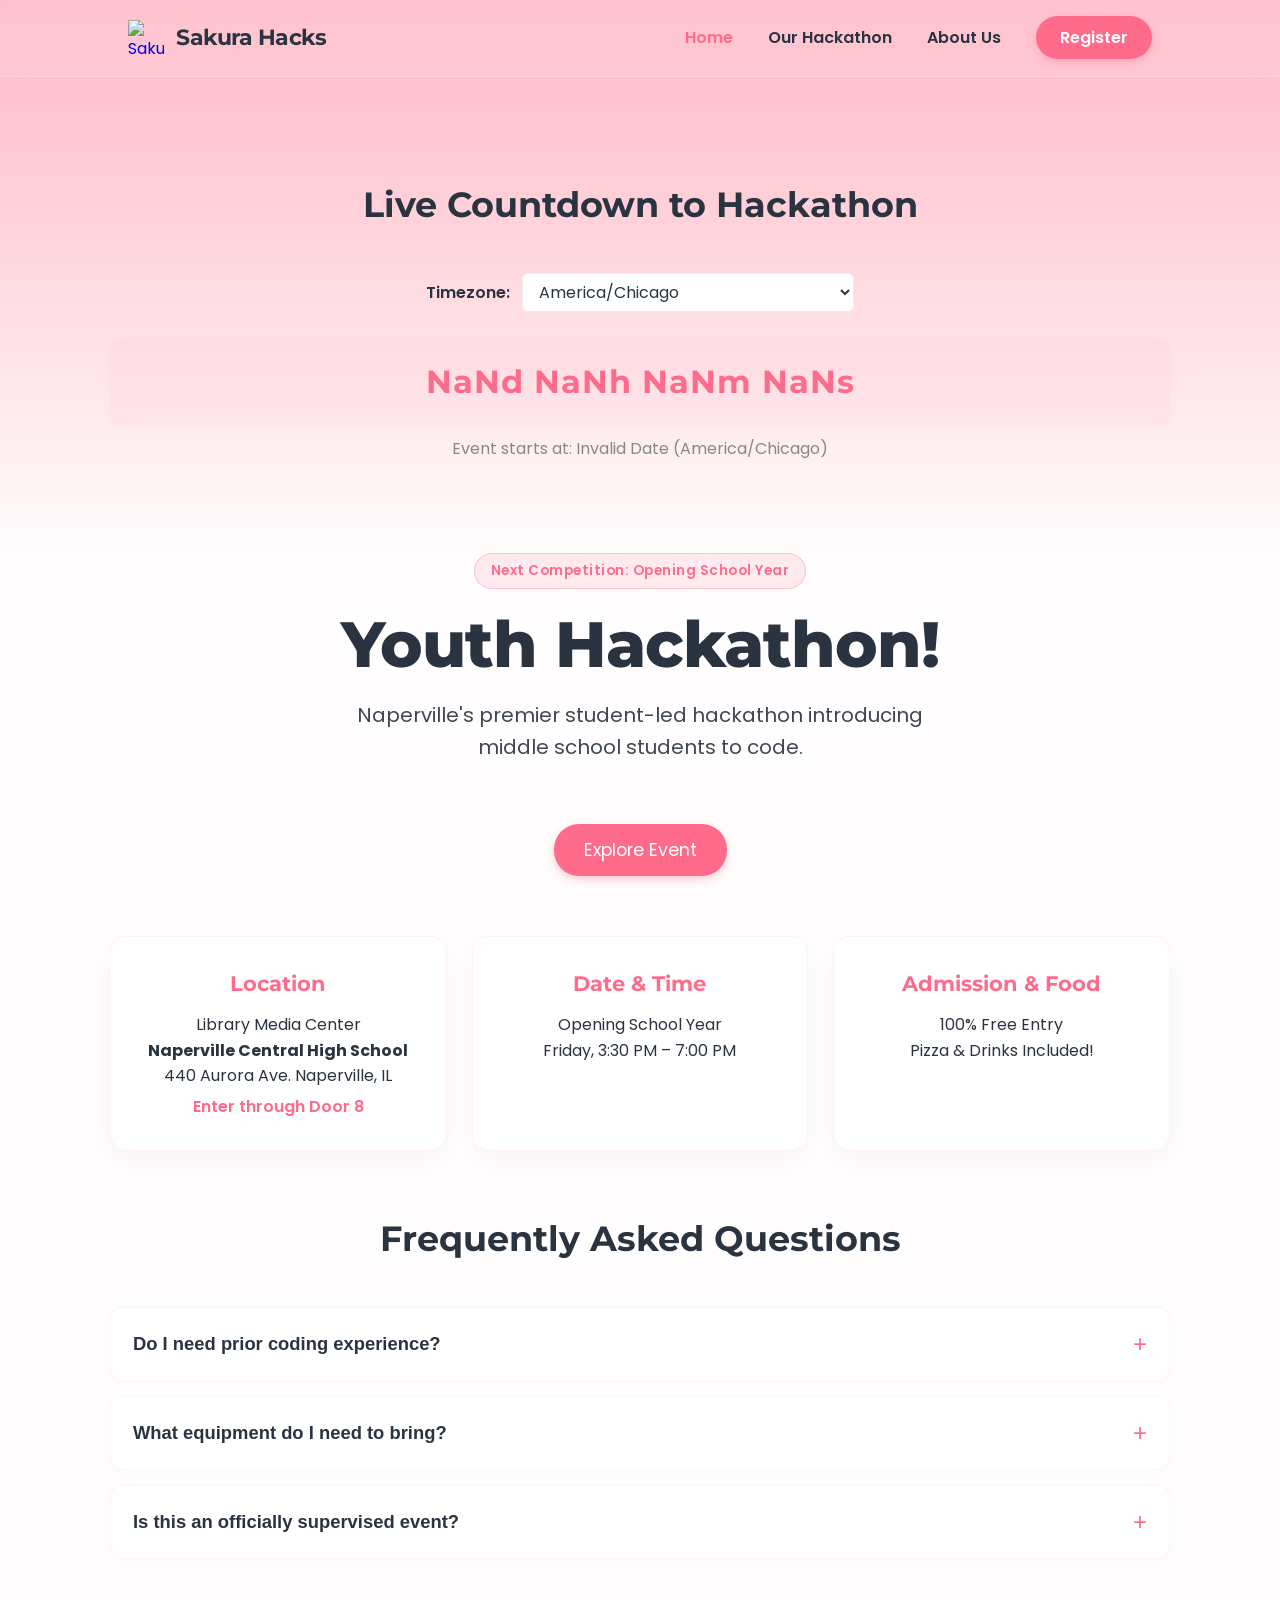
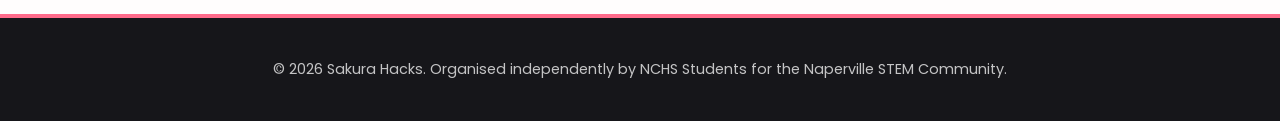
==== index.html @ 4dfca640 "Add live countdown timer with timezone support - Add countdown section to index.html and hackathon.h" ====
<!DOCTYPE html>
<html lang="en">
<head>
    <meta charset="UTF-8">
    <meta name="viewport" content="width=device-width, initial-scale=1.0">
    <title>Sakura Hacks | Home</title>
    <link rel="icon" type="image/png" href="images/logo.png">
    <link rel="stylesheet" href="style.css">
    <script src="script.js" defer></script>
</head>
<body>

    <header>
        <a href="index.html" class="logo-container">
            <img src="images/logo.png" alt="Sakura Hacks Logo" style="width: 36px; height: 36px; object-fit: contain;">
            <span class="logo-text">Sakura Hacks</span>
        </a>
        <nav>
            <ul>
                <li class="active-tab"><a href="index.html">Home</a></li>
                <li><a href="hackathon.html">Our Hackathon</a></li>
                <li><a href="about.html">About Us</a></li>
                <li><a href="https://forms.google.com" target="_blank" class="cta-btn">Register</a></li>
            </ul>
        </nav>
    </header>

    <div class="container">
        <!-- Live Countdown Section -->
        <section class="schedule-section" style="margin-bottom: 32px;">
            <h2 class="section-title">Live Countdown to Hackathon</h2>
            <div style="text-align:center; margin-bottom: 18px;">
                <label for="timezone-select" style="font-weight:600; margin-right:8px;">Timezone:</label>
                <select id="timezone-select" style="padding:6px 12px; border-radius:6px; border:1px solid #eee; font-size:1rem;"></select>
            </div>
            <div id="countdown-timer" style="font-size:2rem; font-weight:700; color:var(--deep-blossom); text-align:center; margin-bottom:10px; letter-spacing:1px;">Loading...</div>
            <div id="countdown-event-time" style="text-align:center; color:#888; font-size:1rem;"></div>
        </section>

        <section class="hero">
            <div class="status-tag">Next Competition: Opening School Year</div>
            <h1 class="six-letter-desc">Youth Hackathon!</h1>
            <p>Naperville's premier student-led hackathon introducing middle school students to code.</p>
            <br>
            <a href="hackathon.html" class="cta-btn" style="font-size: 1.1rem; padding: 12px 30px; display: inline-block;">Explore Event</a>
        </section>

        <section class="info-grid">
            <div class="info-card">
                <h3>Location</h3>
                <p>Library Media Center<br><b>Naperville Central High School</b><br>440 Aurora Ave. Naperville, IL<br><span style="color: var(--deep-blossom); font-weight: 600; display: inline-block; margin-top: 5px;">Enter through Door 8</span></p>
            </div>
            <div class="info-card">
                <h3>Date &amp; Time</h3>
                <p>Opening School Year<br>Friday, 3:30 PM – 7:00 PM</p>
            </div>
            <div class="info-card">
                <h3>Admission &amp; Food</h3>
                <p>100% Free Entry<br>Pizza &amp; Drinks Included!</p>
            </div>
        </section>

        <section class="faq-section">
            <h2 class="section-title">Frequently Asked Questions</h2>
            <div class="accordion-container">
                <div class="accordion-item">
                    <button class="accordion-header">Do I need prior coding experience?</button>
                    <div class="accordion-content">
                        <p>Not at all! Our entry track is explicitly built for students who have never typed code before. You will use approachable block-based systems with high school mentors guiding you the entire time.</p>
                    </div>
                </div>
                <div class="accordion-item">
                    <button class="accordion-header">What equipment do I need to bring?</button>
                    <div class="accordion-content">
                        <p>Please bring your school-issued Chromebook or a personal laptop along with its power charger. Everything else, including technical templates, worksheets, and food, is fully covered.</p>
                    </div>
                </div>
                <div class="accordion-item">
                    <button class="accordion-header">Is this an officially supervised event?</button>
                    <div class="accordion-content">
                        <p>Yes. The hackathon takes place entirely on campus within the library and is supervised directly by an official NCHS faculty sponsor alongside background-vetted high school leadership mentors.</p>
                    </div>
                </div>
            </div>
        </section>
    </div>

    <footer>
        <p>&copy; 2026 Sakura Hacks. Organised independently by NCHS Students for the Naperville STEM Community.</p>
    </footer>

</body>
</html>
---- style.css ----
@import url('https://fonts.googleapis.com/css2?family=Montserrat:wght@700;800&family=Poppins:wght@400;600&display=swap');

:root {
    --sakura-pink: #FFB7C5;
    --deep-blossom: #FF6B8B;
    --cloud-white: #FFFDFD;
    --matte-black: #16161A;
    --text-dark: #2A3441;
}

* {
    margin: 0;
    padding: 0;
    box-sizing: border-box;
}

body {
    font-family: 'Poppins', sans-serif;
    color: var(--text-dark);
    line-height: 1.6;
    background: linear-gradient(180deg, var(--sakura-pink) 0%, var(--cloud-white) 35rem);
    background-repeat: no-repeat;
    background-color: var(--cloud-white);
    min-height: 100vh;
    display: flex;
    flex-direction: column;
}

header {
    display: flex;
    justify-content: space-between;
    align-items: center;
    padding: 20px 10%;
    background-color: rgba(255, 255, 255, 0.15);
    backdrop-filter: blur(12px);
    -webkit-backdrop-filter: blur(12px);
    position: sticky;
    top: 0;
    z-index: 1000;
    border-bottom: 1px solid rgba(255, 255, 255, 0.2);
}

.logo-container {
    display: flex;
    align-items: center;
    gap: 12px;
    text-decoration: none;
}

.logo-text {
    font-family: 'Montserrat', sans-serif;
    font-weight: 700;
    font-size: 1.4rem;
    color: var(--text-dark);
    letter-spacing: -0.5px;
}

nav ul {
    display: flex;
    list-style: none;
    gap: 35px;
    align-items: center;
}

nav a {
    text-decoration: none;
    color: var(--text-dark);
    font-weight: 600;
    font-size: 1rem;
    cursor: pointer;
    transition: color 0.2s ease;
}

nav a:hover, nav li.active-tab a {
    color: var(--deep-blossom);
}

.cta-btn {
    background-color: var(--deep-blossom);
    color: white !important;
    padding: 10px 24px;
    border-radius: 25px;
    box-shadow: 0 4px 10px rgba(255, 107, 139, 0.3);
    transition: transform 0.2s ease, background-color 0.2s ease, box-shadow 0.2s ease;
    text-decoration: none;
}

.cta-btn:hover {
    background-color: #e25473;
    transform: translateY(-1px);
    box-shadow: 0 6px 14px rgba(255, 107, 139, 0.4);
}

.container {
    max-width: 1100px;
    width: 100%;
    margin: 0 auto;
    padding: 40px 20px;
    flex: 1;
    animation: fadeIn 0.4s ease forwards;
}

@keyframes fadeIn {
    from { opacity: 0; transform: translateY(10px); }
    to { opacity: 1; transform: translateY(0); }
}

.hero {
    text-align: center;
    padding: 60px 20px 40px 20px;
}

.status-tag {
    display: inline-flex;
    align-items: center;
    background-color: rgba(255, 107, 139, 0.12);
    border: 1px solid rgba(255, 107, 139, 0.3);
    color: var(--deep-blossom);
    padding: 6px 16px;
    border-radius: 20px;
    font-size: 0.85rem;
    font-weight: 600;
    margin-bottom: 20px;
    letter-spacing: 0.5px;
}

.six-letter-desc {
    font-family: 'Montserrat', sans-serif;
    font-size: 4rem;
    font-weight: 800;
    letter-spacing: -1px;
    color: var(--text-dark);
    line-height: 1.1;
    margin-bottom: 20px;
}

.hero p {
    font-size: 1.25rem;
    max-width: 600px;
    margin: 0 auto 35px auto;
    color: var(--text-dark);
    opacity: 0.9;
}

.info-grid {
    display: grid;
    grid-template-columns: repeat(auto-fit, minmax(280px, 1fr));
    gap: 25px;
    margin-top: 20px;
}

.info-card {
    background: white;
    padding: 30px 25px;
    border-radius: 16px;
    box-shadow: 0 10px 30px rgba(0,0,0,0.04);
    border: 1px solid rgba(255, 183, 197, 0.2);
    text-align: center;
}

.info-card h3 {
    margin-bottom: 12px;
    font-family: 'Montserrat', sans-serif;
    color: var(--deep-blossom);
    font-size: 1.3rem;
}

.schedule-section, .faq-section {
    margin-top: 60px;
}

#countdown-timer {
    font-family: 'Montserrat', sans-serif;
    background: rgba(255, 183, 197, 0.13);
    border-radius: 12px;
    padding: 18px 0;
    margin-bottom: 8px;
    box-shadow: 0 2px 8px rgba(255, 183, 197, 0.08);
}

#timezone-select {
    background: #fff;
    border: 1px solid #ffd6e0;
    color: var(--text-dark);
    font-family: inherit;
    font-size: 1rem;
    border-radius: 6px;
    padding: 6px 12px;
    margin-bottom: 8px;
    outline: none;
    transition: border 0.2s;
}
#timezone-select:focus {
    border: 1.5px solid var(--deep-blossom);
}
#countdown-event-time {
    font-size: 1rem;
    color: #888;
    margin-top: 2px;
}

.section-title {
    text-align: center;
    margin-bottom: 40px;
    font-family: 'Montserrat', sans-serif;
    font-size: 2.2rem;
}

.timeline {
    background: white;
    padding: 20px 40px;
    border-radius: 16px;
    box-shadow: 0 10px 30px rgba(0,0,0,0.04);
    border: 1px solid rgba(255, 183, 197, 0.2);
}

.timeline-item {
    display: flex;
    padding: 20px 0;
    border-bottom: 1px solid #f3f3f3;
}

.timeline-item:last-child {
    border-bottom: none;
}

.time {
    font-weight: 600;
    color: var(--deep-blossom);
    width: 120px;
    flex-shrink: 0;
}

.accordion-item {
    background: white;
    margin-bottom: 15px;
    border-radius: 12px;
    box-shadow: 0 4px 15px rgba(0,0,0,0.02);
    border: 1px solid rgba(255, 183, 197, 0.15);
    overflow: hidden;
}

.accordion-header {
    width: 100%;
    background: none;
    border: none;
    text-align: left;
    padding: 22px;
    font-size: 1.15rem;
    font-weight: 600;
    color: var(--text-dark);
    cursor: pointer;
    display: flex;
    justify-content: space-between;
    align-items: center;
}

.accordion-header:hover {
    background-color: rgba(255, 183, 197, 0.05);
}

.accordion-header::after {
    content: '+';
    font-size: 1.5rem;
    font-weight: 400;
    color: var(--deep-blossom);
    transition: transform 0.2s ease;
}

.accordion-item.active .accordion-header::after {
    transform: rotate(45deg);
}

.accordion-content {
    max-height: 0;
    overflow: hidden;
    transition: max-height 0.3s cubic-bezier(0, 1, 0, 1);
    padding: 0 22px;
}

.accordion-item.active .accordion-content {
    padding: 0 22px 22px 22px;
    max-height: 3000px;
    transition: max-height 0.3s cubic-bezier(1, 0, 1, 0);
}

.founders-grid {
    display: grid;
    grid-template-columns: repeat(auto-fit, minmax(320px, 1fr));
    gap: 40px;
    margin-top: 40px;
}

.founder-card {
    background: white;
    border-radius: 16px;
    box-shadow: 0 10px 30px rgba(0,0,0,0.04);
    border: 1px solid rgba(255, 183, 197, 0.2);
    text-align: center;
    padding: 40px 30px;
}

.avatar-frame {
    width: 140px;
    height: 140px;
    border-radius: 50%;
    background-color: #ffeef1;
    border: 4px solid var(--sakura-pink);
    margin: 0 auto 25px auto;
    position: relative;
    display: flex;
    align-items: center;
    justify-content: center;
    overflow: hidden;
}

.avatar-img {
    width: 100%;
    height: 100%;
    object-fit: cover;
    position: absolute;
    top: 0;
    left: 0;
    z-index: 2;
}

.avatar-fallback {
    font-family: 'Montserrat', sans-serif;
    font-size: 2.5rem;
    color: var(--deep-blossom);
    font-weight: 700;
    z-index: 1;
}

.founder-title {
    color: var(--deep-blossom);
    font-weight: 600;
    font-size: 0.95rem;
    text-transform: uppercase;
    letter-spacing: 1px;
    margin-top: 4px;
    margin-bottom: 15px;
}

footer {
    text-align: center;
    padding: 40px 20px;
    background-color: var(--matte-black);
    color: rgba(255, 255, 255, 0.75);
    font-size: 0.9rem;
    border-top: 4px solid var(--deep-blossom);
    margin-top: auto;
}

@media(max-width: 768px) {
    header { padding: 20px 5%; flex-direction: column; gap: 15px; }
    .six-letter-desc { font-size: 3rem; }
    nav ul { gap: 20px; }
}

body::before, body::after {
    content: "🌸";
    position: fixed;
    top: -10%;
    z-index: 9999;
    user-select: none;
    pointer-events: none;
    font-size: 1.5rem;
    animation: fall linear infinite;
}

body::before {
    left: 20%;
    animation-duration: 10s;
    opacity: 0.8;
}

body::after {
    left: 70%;
    animation-duration: 10s;
    animation-delay: 0.4s;
    opacity: 0.6;
    font-size: 1.2rem;
}

html::before {
    content: "🌸";
    position: fixed;
    top: -10%;
    left: 45%;
    z-index: 9999;
    user-select: none;
    pointer-events: none;
    font-size: 1.4rem;
    animation: fall 10s linear infinite;
    animation-delay: 0.8s;
    opacity: 0.7;
}

@keyframes fall {
    0% {
        top: -10%;
        transform: translateX(0) rotate(0deg);
    }
    50% {
        transform: translateX(40px) rotate(180deg);
    }
    100% {
        top: 110%;
        transform: translateX(-20px) rotate(360deg);
    }
}
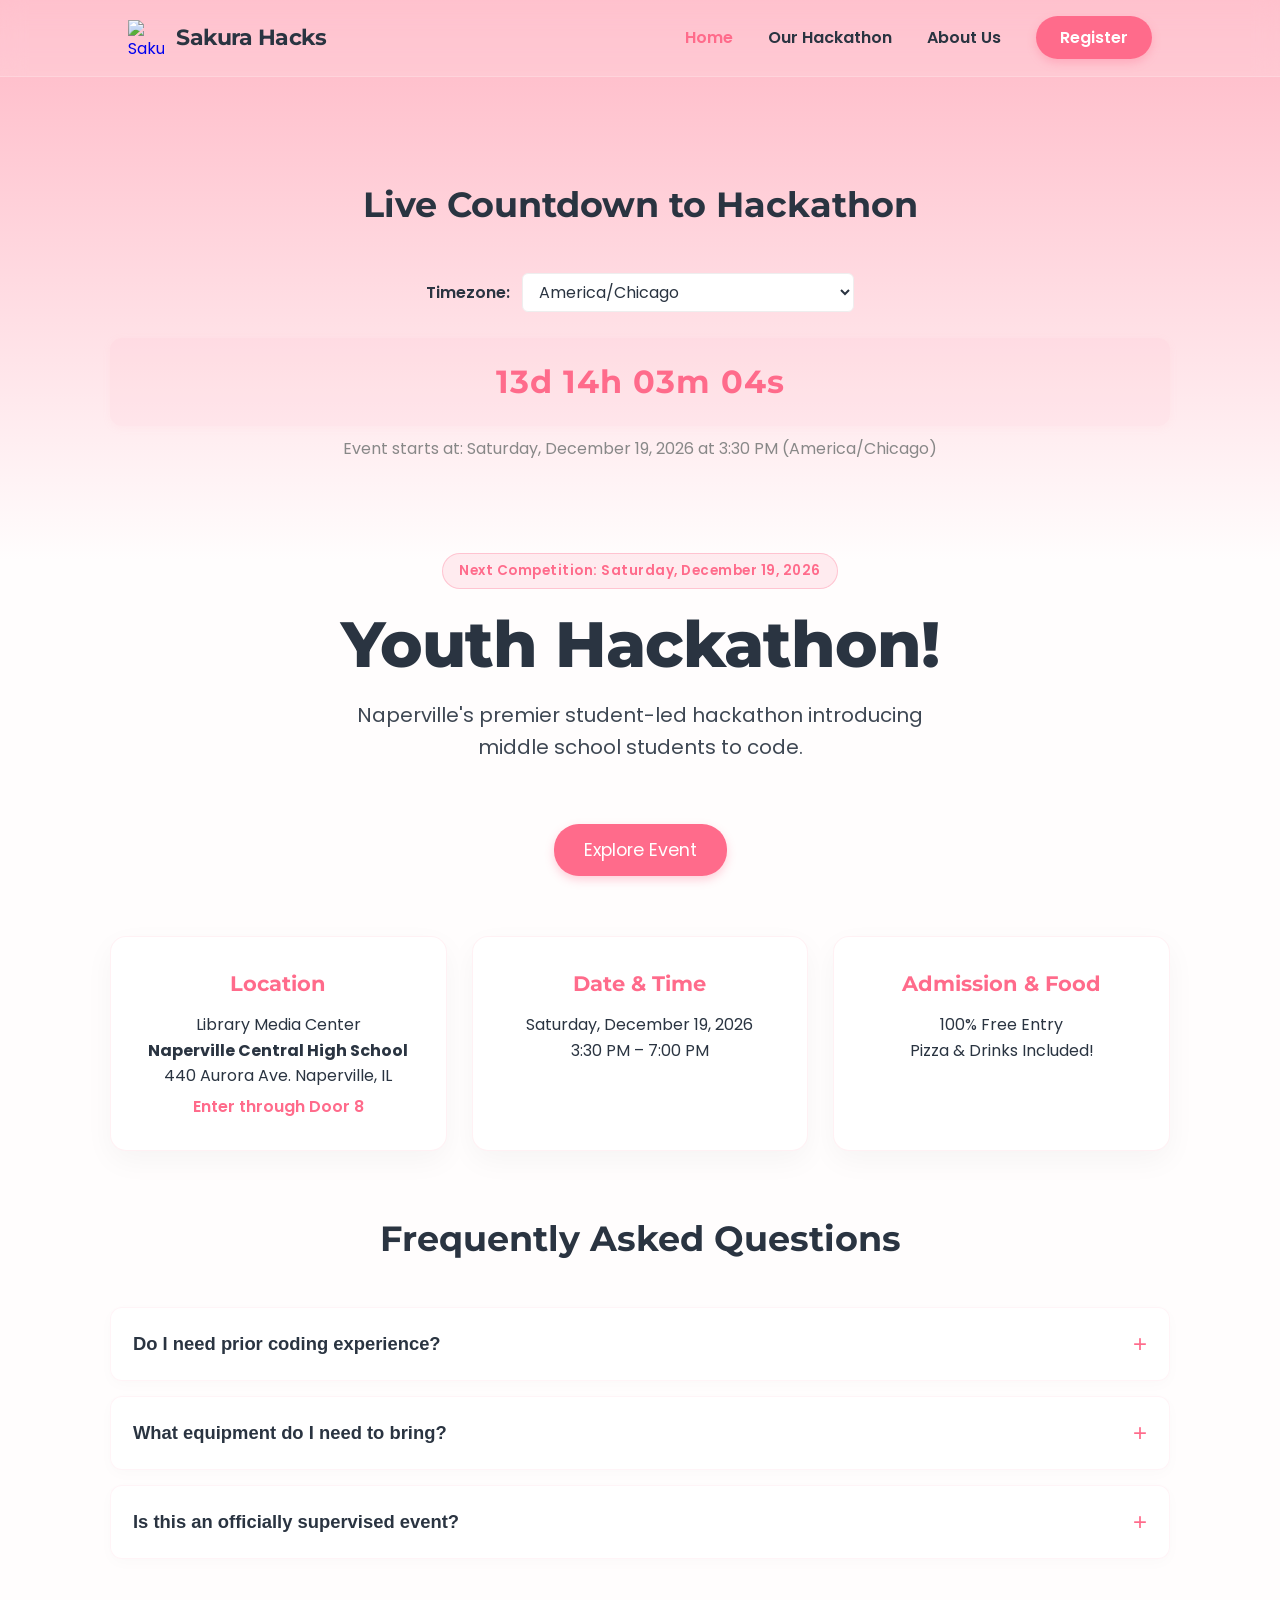
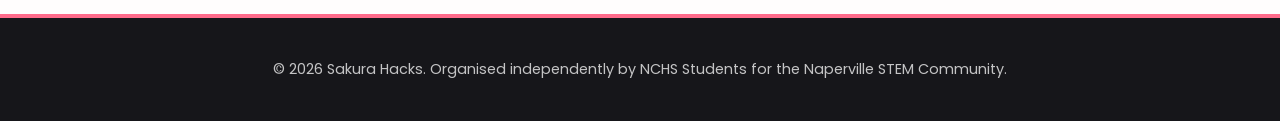
==== commit c185a9ab: "Update event details and registration link in index.html" ====
--- a/index.html
+++ b/index.html
@@ -20,7 +20,7 @@
                 <li class="active-tab"><a href="index.html">Home</a></li>
                 <li><a href="hackathon.html">Our Hackathon</a></li>
                 <li><a href="about.html">About Us</a></li>
-                <li><a href="https://forms.google.com" target="_blank" class="cta-btn">Register</a></li>
+                <li><a href="https://forms.gle/vuwVGETzDDGGVvjY8" target="_blank" class="cta-btn">Register</a></li>
             </ul>
         </nav>
     </header>
@@ -38,7 +38,7 @@
         </section>
 
         <section class="hero">
-            <div class="status-tag">Next Competition: Opening School Year</div>
+            <div class="status-tag">Next Competition: Saturday, December 19, 2026</div>
             <h1 class="six-letter-desc">Youth Hackathon!</h1>
             <p>Naperville's premier student-led hackathon introducing middle school students to code.</p>
             <br>
@@ -52,7 +52,7 @@
             </div>
             <div class="info-card">
                 <h3>Date &amp; Time</h3>
-                <p>Opening School Year<br>Friday, 3:30 PM – 7:00 PM</p>
+                <p>Saturday, December 19, 2026<br>3:30 PM – 7:00 PM</p>
             </div>
             <div class="info-card">
                 <h3>Admission &amp; Food</h3>
--- a/style.css
+++ b/style.css
@@ -218,6 +218,42 @@
     display: flex;
     padding: 20px 0;
     border-bottom: 1px solid #f3f3f3;
+    align-items: flex-start;
+}
+
+/* Live schedule highlight styles */
+.live-item.current {
+    background: linear-gradient(90deg, #ffe3ec 0%, #fff 100%);
+    border-left: 5px solid var(--deep-blossom);
+    box-shadow: 0 2px 12px rgba(255,107,139,0.07);
+}
+.live-item.upcoming {
+    background: linear-gradient(90deg, #fff6fa 0%, #fff 100%);
+    border-left: 5px solid var(--sakura-pink);
+}
+.live-item.done {
+    opacity: 0.6;
+}
+.live-status {
+    display: inline-block;
+    margin-left: 12px;
+    font-size: 0.92em;
+    font-weight: 600;
+    padding: 2px 10px;
+    border-radius: 12px;
+    vertical-align: middle;
+}
+.live-now {
+    background: var(--deep-blossom);
+    color: #fff;
+}
+.live-upcoming {
+    background: var(--sakura-pink);
+    color: var(--matte-black);
+}
+.live-done {
+    background: #e0e0e0;
+    color: #888;
 }
 
 .timeline-item:last-child {
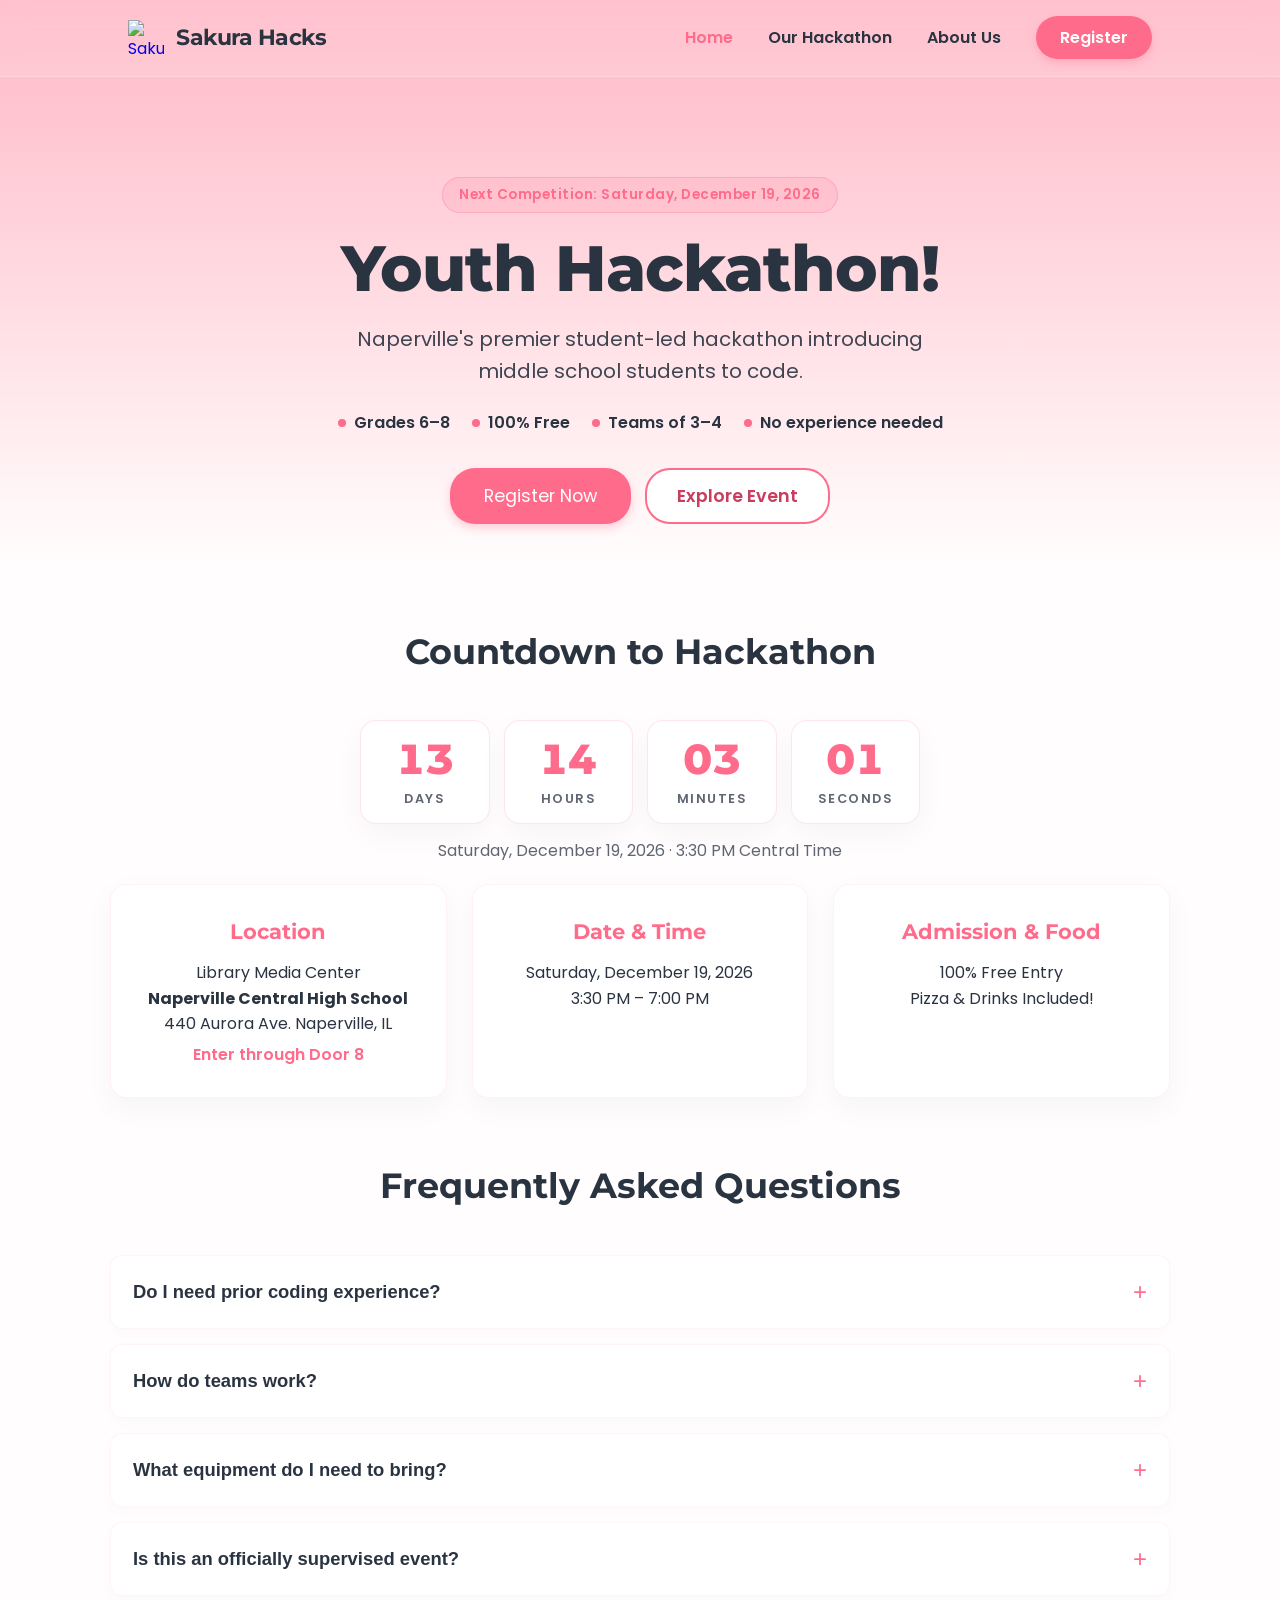
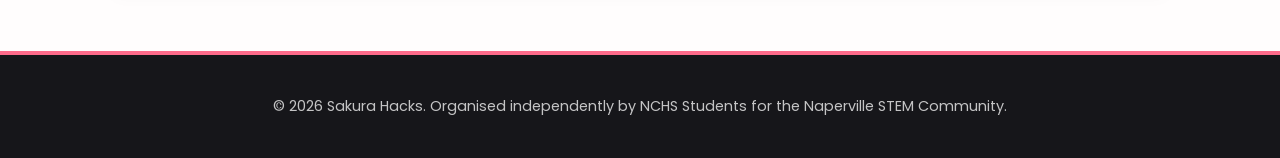
==== commit a7297568: "Enhance index.html with SEO and countdown features Added meta tags for SEO and social sharing, and i" ====
--- a/index.html
+++ b/index.html
@@ -5,6 +5,15 @@
     <meta name="viewport" content="width=device-width, initial-scale=1.0">
     <title>Sakura Hacks | Home</title>
     <link rel="icon" type="image/png" href="images/logo.png">
+    <meta name="description" content="Sakura Hacks: a free, beginner-friendly hackathon for Naperville middle schoolers in grades 6-8. Saturday, December 19, 2026, 3:30-7:00 PM at Naperville Central High School.">
+    <meta name="theme-color" content="#FFB7C5">
+    <meta property="og:type" content="website">
+    <meta property="og:site_name" content="Sakura Hacks">
+    <meta property="og:title" content="Sakura Hacks | Youth Hackathon, Dec 19">
+    <meta property="og:description" content="Free coding event for grades 6-8 · Saturday, Dec 19, 2026 · 3:30-7:00 PM · Naperville Central High School. Pizza included!">
+    <meta property="og:image" content="https://kar999-fermat.github.io/sakura-hacks/images/logo.png">
+    <meta property="og:url" content="https://kar999-fermat.github.io/sakura-hacks/">
+    <meta name="twitter:card" content="summary">
     <link rel="stylesheet" href="style.css">
     <script src="script.js" defer></script>
 </head>
@@ -26,23 +35,32 @@
     </header>
 
     <div class="container">
-        <!-- Live Countdown Section -->
-        <section class="schedule-section" style="margin-bottom: 32px;">
-            <h2 class="section-title">Live Countdown to Hackathon</h2>
-            <div style="text-align:center; margin-bottom: 18px;">
-                <label for="timezone-select" style="font-weight:600; margin-right:8px;">Timezone:</label>
-                <select id="timezone-select" style="padding:6px 12px; border-radius:6px; border:1px solid #eee; font-size:1rem;"></select>
-            </div>
-            <div id="countdown-timer" style="font-size:2rem; font-weight:700; color:var(--deep-blossom); text-align:center; margin-bottom:10px; letter-spacing:1px;">Loading...</div>
-            <div id="countdown-event-time" style="text-align:center; color:#888; font-size:1rem;"></div>
-        </section>
-
         <section class="hero">
             <div class="status-tag">Next Competition: Saturday, December 19, 2026</div>
             <h1 class="six-letter-desc">Youth Hackathon!</h1>
             <p>Naperville's premier student-led hackathon introducing middle school students to code.</p>
-            <br>
-            <a href="hackathon.html" class="cta-btn" style="font-size: 1.1rem; padding: 12px 30px; display: inline-block;">Explore Event</a>
+            <div class="quick-facts">
+                <span>Grades 6–8</span>
+                <span>100% Free</span>
+                <span>Teams of 3–4</span>
+                <span>No experience needed</span>
+            </div>
+            <div class="hero-actions">
+                <a href="https://forms.gle/vuwVGETzDDGGVvjY8" target="_blank" rel="noopener" class="cta-btn big">Register Now</a>
+                <a href="hackathon.html" class="ghost-btn">Explore Event</a>
+            </div>
+        </section>
+
+        <!-- Live Countdown Section -->
+        <section class="schedule-section">
+            <h2 class="section-title">Countdown to Hackathon</h2>
+            <div id="countdown" class="countdown">
+                <div class="countdown-box"><div class="countdown-num" data-unit="days">--</div><div class="countdown-label">Days</div></div>
+                <div class="countdown-box"><div class="countdown-num" data-unit="hours">--</div><div class="countdown-label">Hours</div></div>
+                <div class="countdown-box"><div class="countdown-num" data-unit="minutes">--</div><div class="countdown-label">Minutes</div></div>
+                <div class="countdown-box"><div class="countdown-num" data-unit="seconds">--</div><div class="countdown-label">Seconds</div></div>
+            </div>
+            <div id="countdown-event-time">Saturday, December 19, 2026 · 3:30 PM Central Time</div>
         </section>
 
         <section class="info-grid">
@@ -70,6 +88,12 @@
                     </div>
                 </div>
                 <div class="accordion-item">
+                    <button class="accordion-header">How do teams work?</button>
+                    <div class="accordion-content">
+                        <p>Teams are 3–4 students. To be on a team with friends, every teammate registers separately and lists the same team members on the form. Students who sign up on their own will be placed on a team at the event.</p>
+                    </div>
+                </div>
+                <div class="accordion-item">
                     <button class="accordion-header">What equipment do I need to bring?</button>
                     <div class="accordion-content">
                         <p>Please bring your school-issued Chromebook or a personal laptop along with its power charger. Everything else, including technical templates, worksheets, and food, is fully covered.</p>
--- a/style.css
+++ b/style.css
@@ -388,61 +388,187 @@
     margin-top: auto;
 }
 
-@media(max-width: 768px) {
-    header { padding: 20px 5%; flex-direction: column; gap: 15px; }
-    .six-letter-desc { font-size: 3rem; }
-    nav ul { gap: 20px; }
-}
-
-body::before, body::after {
-    content: "🌸";
+/* --- Hero buttons & quick facts --- */
+.hero-actions {
+    display: flex;
+    gap: 14px;
+    justify-content: center;
+    flex-wrap: wrap;
+}
+
+.cta-btn.big {
+    font-size: 1.1rem;
+    padding: 14px 34px;
+    display: inline-block;
+}
+
+.ghost-btn {
+    display: inline-block;
+    font-size: 1.1rem;
+    font-weight: 600;
+    padding: 12px 30px;
+    border-radius: 25px;
+    border: 2px solid var(--deep-blossom);
+    color: #C93D5E;
+    background: white;
+    text-decoration: none;
+    transition: background-color 0.2s ease, transform 0.2s ease;
+}
+
+.ghost-btn:hover {
+    background-color: rgba(255, 107, 139, 0.08);
+    transform: translateY(-1px);
+}
+
+.quick-facts {
+    display: flex;
+    flex-wrap: wrap;
+    justify-content: center;
+    gap: 8px 22px;
+    margin: -12px auto 32px auto;
+    font-weight: 600;
+    font-size: 1rem;
+}
+
+.quick-facts span {
+    display: inline-flex;
+    align-items: center;
+    gap: 8px;
+}
+
+.quick-facts span::before {
+    content: '';
+    width: 8px;
+    height: 8px;
+    border-radius: 50%;
+    background: var(--deep-blossom);
+}
+
+/* --- Countdown boxes --- */
+.countdown {
+    display: grid;
+    grid-template-columns: repeat(4, minmax(0, 1fr));
+    gap: 14px;
+    max-width: 560px;
+    margin: 0 auto 14px auto;
+}
+
+.countdown-box {
+    background: white;
+    border: 1px solid rgba(255, 183, 197, 0.35);
+    border-radius: 16px;
+    padding: 18px 6px 14px 6px;
+    text-align: center;
+    box-shadow: 0 10px 30px rgba(0, 0, 0, 0.04);
+}
+
+.countdown-num {
+    font-family: 'Montserrat', sans-serif;
+    font-weight: 800;
+    font-size: 2.6rem;
+    line-height: 1;
+    color: var(--deep-blossom);
+    font-variant-numeric: tabular-nums;
+}
+
+.countdown-label {
+    margin-top: 8px;
+    font-size: 0.8rem;
+    font-weight: 600;
+    text-transform: uppercase;
+    letter-spacing: 1.5px;
+    color: #5F6673;
+}
+
+.countdown-done {
+    grid-column: 1 / -1;
+    text-align: center;
+    font-family: 'Montserrat', sans-serif;
+    font-weight: 800;
+    font-size: 1.8rem;
+    color: var(--deep-blossom);
+    padding: 18px 0;
+}
+
+#countdown-event-time {
+    text-align: center;
+    color: #5F6673;
+}
+
+/* --- Falling sakura petals (added by script.js) --- */
+.petals {
     position: fixed;
-    top: -10%;
-    z-index: 9999;
-    user-select: none;
+    inset: 0;
     pointer-events: none;
-    font-size: 1.5rem;
-    animation: fall linear infinite;
-}
-
-body::before {
-    left: 20%;
-    animation-duration: 10s;
-    opacity: 0.8;
-}
-
-body::after {
-    left: 70%;
-    animation-duration: 10s;
-    animation-delay: 0.4s;
-    opacity: 0.6;
-    font-size: 1.2rem;
-}
-
-html::before {
-    content: "🌸";
-    position: fixed;
-    top: -10%;
-    left: 45%;
-    z-index: 9999;
-    user-select: none;
-    pointer-events: none;
-    font-size: 1.4rem;
-    animation: fall 10s linear infinite;
-    animation-delay: 0.8s;
-    opacity: 0.7;
-}
-
-@keyframes fall {
-    0% {
-        top: -10%;
-        transform: translateX(0) rotate(0deg);
-    }
-    50% {
-        transform: translateX(40px) rotate(180deg);
-    }
-    100% {
-        top: 110%;
-        transform: translateX(-20px) rotate(360deg);
-    }
-}
+    z-index: 0;
+    overflow: hidden;
+}
+
+.petal {
+    position: absolute;
+    top: -40px;
+    width: var(--size);
+    height: var(--size);
+    animation: petal-fall var(--dur) linear var(--delay) infinite;
+    will-change: transform;
+}
+
+.petal-inner {
+    width: 100%;
+    height: 100%;
+    animation: petal-sway var(--sway-dur) ease-in-out infinite alternate;
+}
+
+.petal svg {
+    width: 100%;
+    height: 100%;
+    display: block;
+    opacity: var(--op);
+}
+
+@keyframes petal-fall {
+    from { transform: translate3d(0, 0, 0); }
+    to { transform: translate3d(var(--drift), calc(100vh + 80px), 0); }
+}
+
+@keyframes petal-sway {
+    from { transform: translateX(-16px) rotate(-30deg); }
+    to { transform: translateX(16px) rotate(40deg); }
+}
+
+/* Page content sits above the petals; the sticky header stays on top */
+.container, footer {
+    position: relative;
+    z-index: 1;
+}
+
+@media (prefers-reduced-motion: reduce) {
+    .petals { display: none; }
+    .container { animation: none; }
+}
+
+/* --- Phones & tablets --- */
+@media (max-width: 768px) {
+    header { padding: 12px 5%; flex-direction: column; gap: 8px; }
+    .logo-text { font-size: 1.2rem; }
+    nav ul { gap: 16px; }
+    nav a { font-size: 0.92rem; white-space: nowrap; }
+    nav .cta-btn { padding: 7px 18px; }
+    .six-letter-desc { font-size: 2.8rem; }
+    .hero { padding: 36px 10px 30px 10px; }
+    .hero p { font-size: 1.1rem; }
+    .section-title { font-size: 1.7rem; margin-bottom: 24px; }
+    .schedule-section, .faq-section { margin-top: 44px; }
+    .countdown { gap: 8px; }
+    .countdown-box { padding: 14px 4px 12px 4px; border-radius: 12px; }
+    .countdown-num { font-size: 1.9rem; }
+    .countdown-label { font-size: 0.68rem; letter-spacing: 1px; }
+    .timeline { padding: 10px 18px; }
+    .time { width: 80px; }
+}
+
+/* Small phones: the logo already links home, so drop the Home tab to keep the menu on one line */
+@media (max-width: 480px) {
+    nav li:first-child { display: none; }
+    nav ul { gap: 14px; }
+}
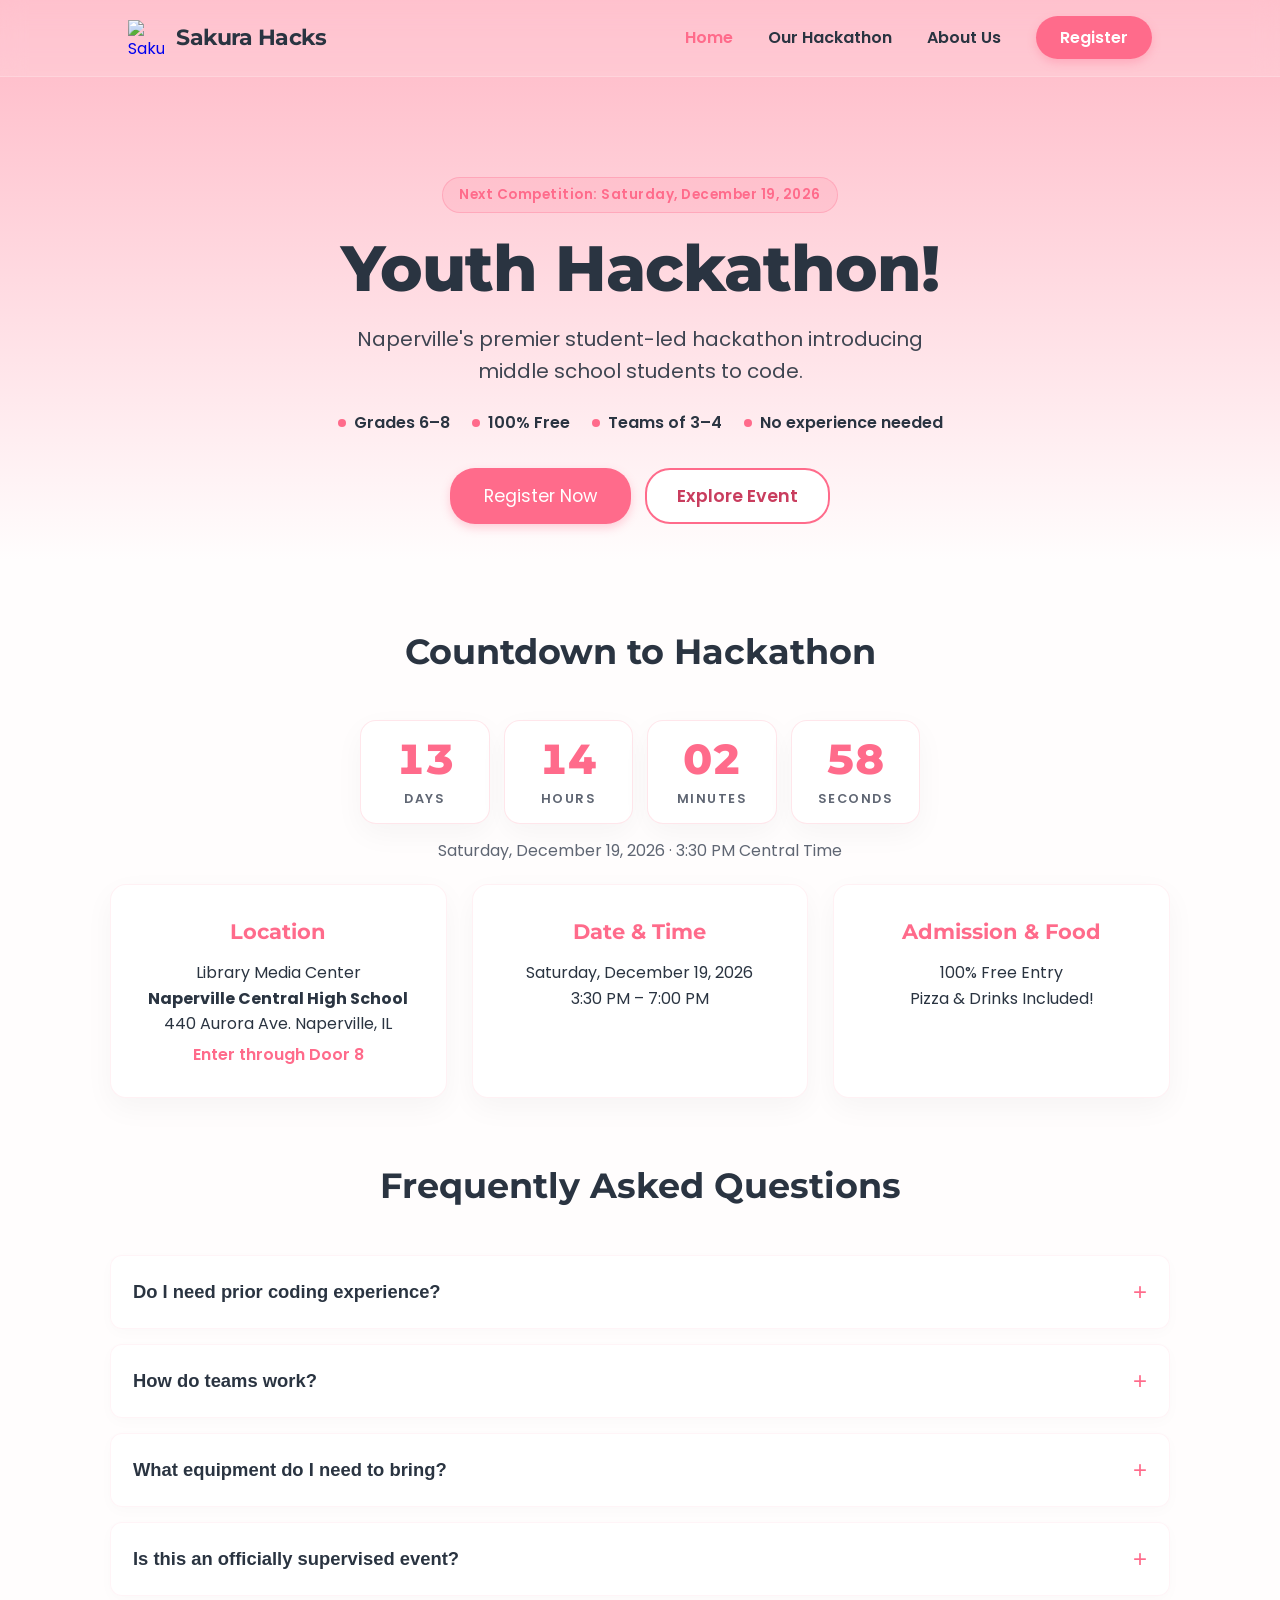
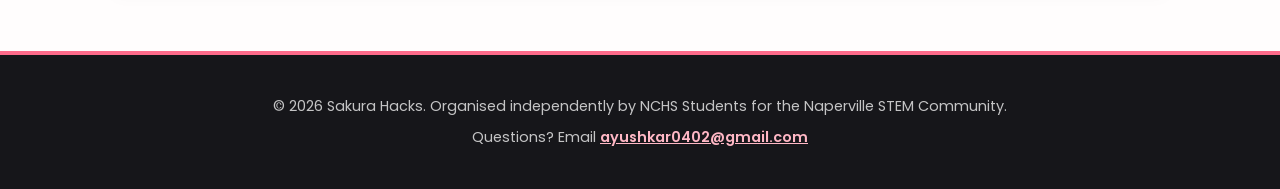
==== commit c96cd09a: "Add contact email to footer in index.html" ====
--- a/index.html
+++ b/index.html
@@ -111,6 +111,7 @@
 
     <footer>
         <p>&copy; 2026 Sakura Hacks. Organised independently by NCHS Students for the Naperville STEM Community.</p>
+        <p style="margin-top: 8px;">Questions? Email <a href="mailto:ayushkar0402@gmail.com" style="color: #FFB7C5; font-weight: 600;">ayushkar0402@gmail.com</a></p>
     </footer>
 
 </body>
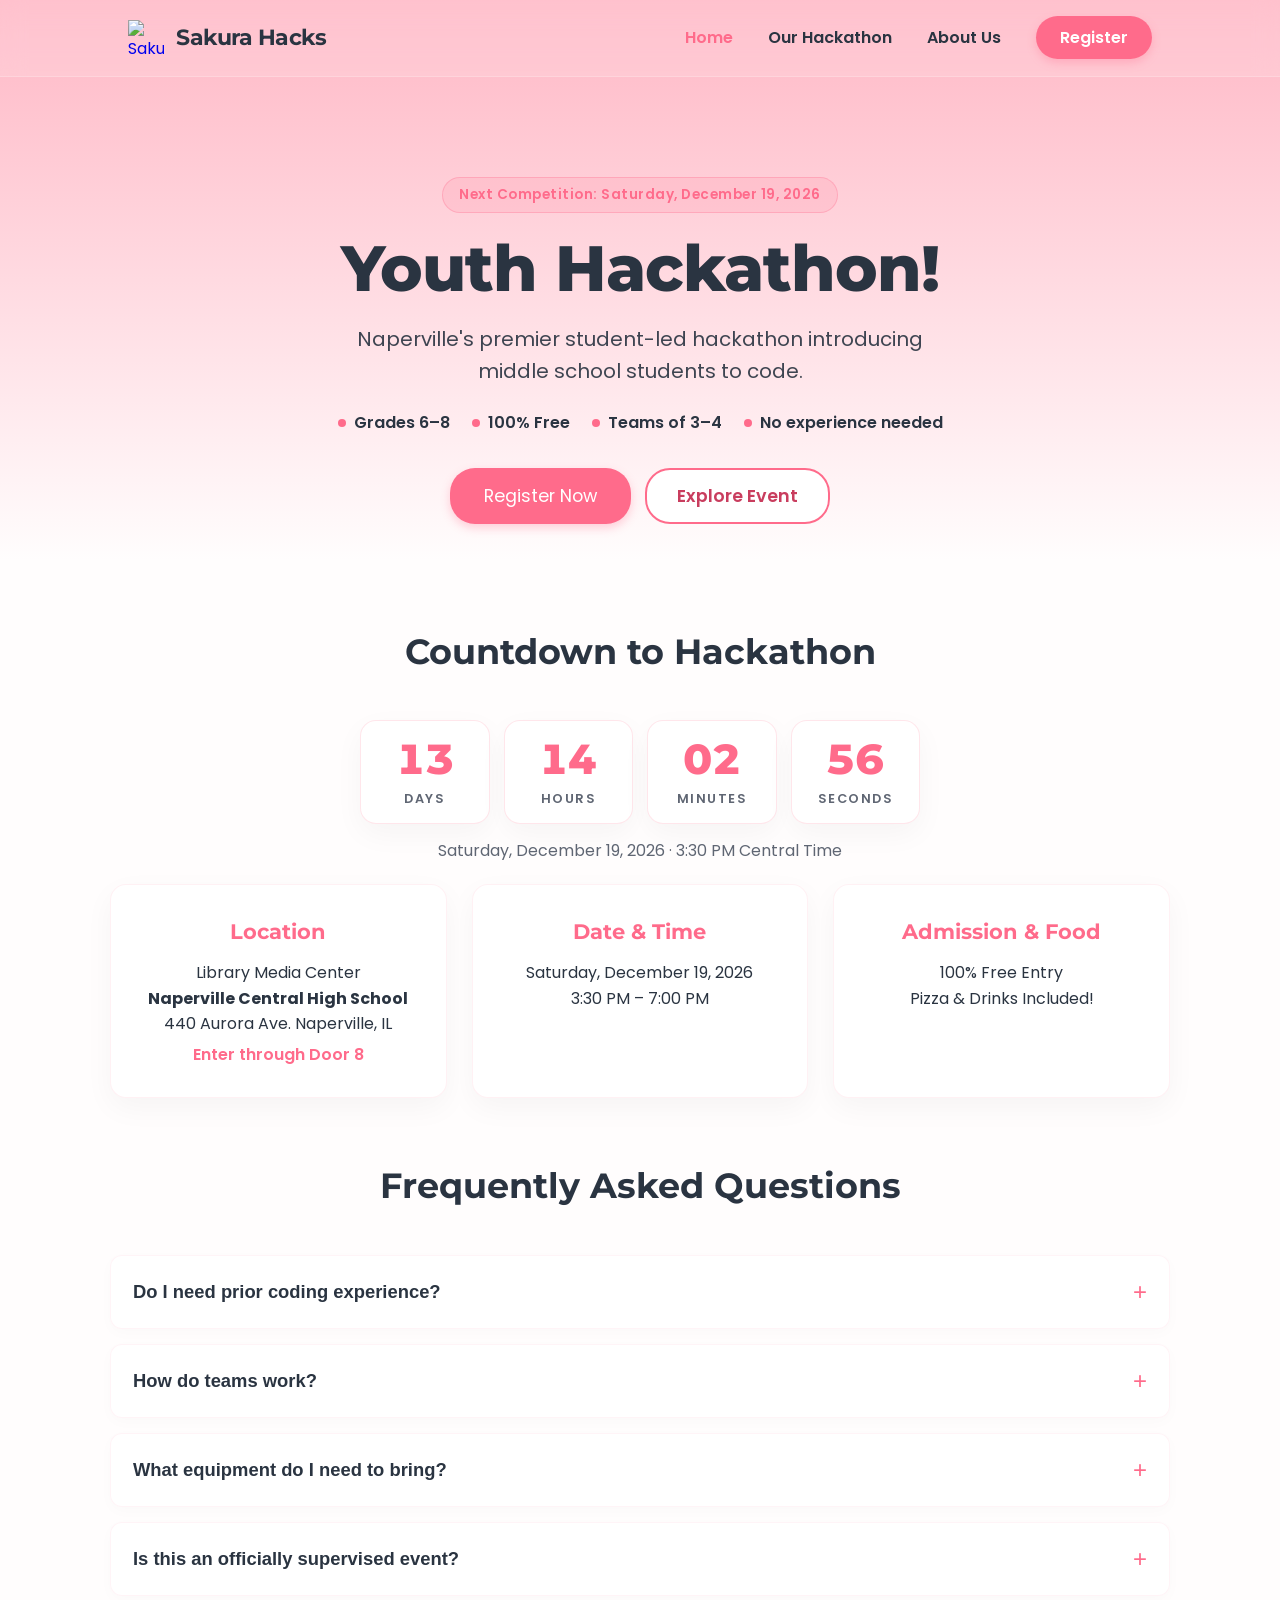
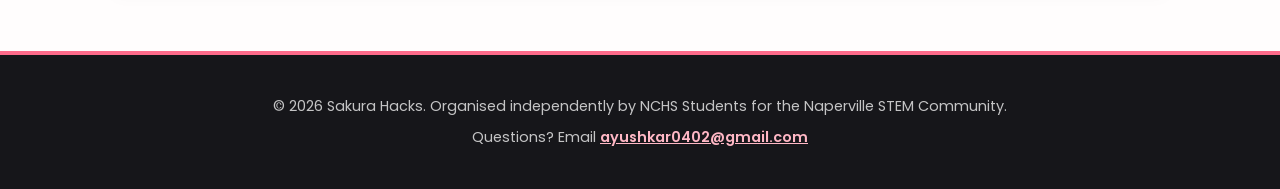
==== commit 178a86ff: "Update Open Graph image and URL in index.html" ====
--- a/index.html
+++ b/index.html
@@ -11,8 +11,8 @@
     <meta property="og:site_name" content="Sakura Hacks">
     <meta property="og:title" content="Sakura Hacks | Youth Hackathon, Dec 19">
     <meta property="og:description" content="Free coding event for grades 6-8 · Saturday, Dec 19, 2026 · 3:30-7:00 PM · Naperville Central High School. Pizza included!">
-    <meta property="og:image" content="https://kar999-fermat.github.io/sakura-hacks/images/logo.png">
-    <meta property="og:url" content="https://kar999-fermat.github.io/sakura-hacks/">
+    <meta property="og:image" content="https://sakura-hacks.github.io/images/logo.png">
+    <meta property="og:url" content="https://sakura-hacks.github.io/">
     <meta name="twitter:card" content="summary">
     <link rel="stylesheet" href="style.css">
     <script src="script.js" defer></script>
